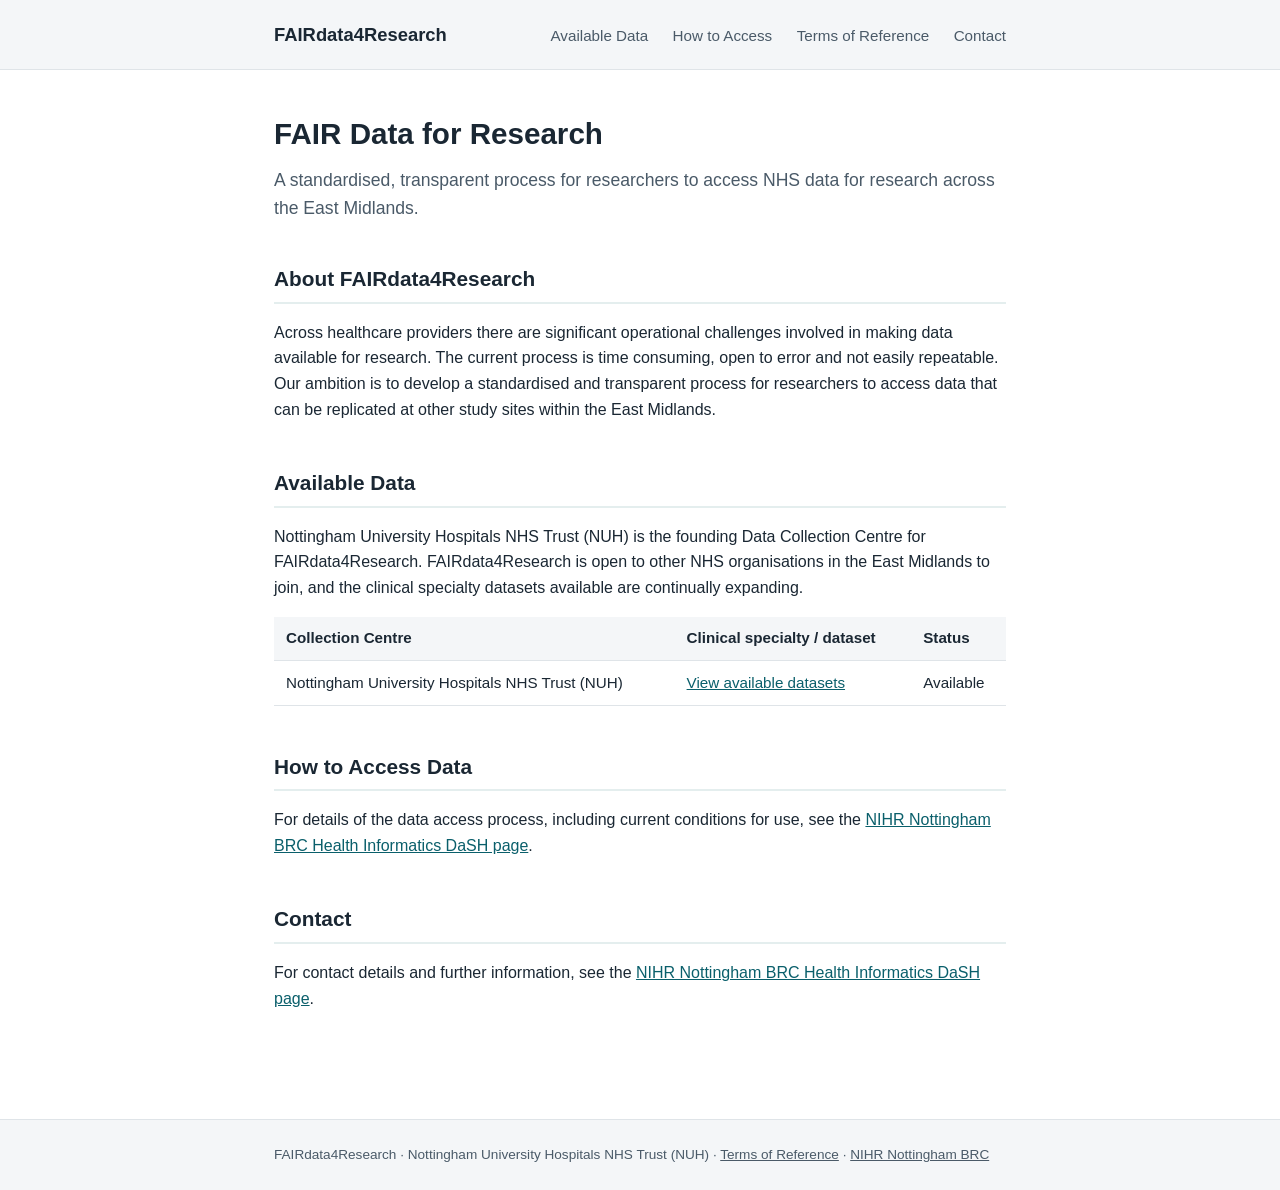
==== index.html @ 8ddc265a "MVP" ====
<!DOCTYPE html>
<html lang="en">

<head>
  <meta charset="UTF-8">
  <meta name="viewport" content="width=device-width, initial-scale=1.0">
  <title>FAIRdata4Research</title>
  <meta name="description"
    content="FAIRdata4Research: a standardised, transparent process for researchers to access NHS data across the East Midlands.">
  <link rel="stylesheet" href="assets/style.css">
</head>

<body>

  <header class="site-header">
    <div class="wrap">
      <a class="title" href="index.html">FAIRdata4Research</a>
      <nav>
        <a href="#datasets">Available Data</a>
        <a href="#access">How to Access</a>
        <a href="terms-of-reference.html">Terms of Reference</a>
        <a href="#contact">Contact</a>
      </nav>
    </div>
  </header>

  <main>

    <div class="hero">
      <h1>FAIR Data for Research</h1>
      <p class="tagline">A standardised, transparent process for researchers to access NHS data for research across the
        East Midlands.</p>
    </div>

    <section id="about">
      <h2>About FAIRdata4Research</h2>
      <p>
        Across healthcare providers there are significant operational challenges involved in making data
        available for research. The current process is time consuming, open to error and not easily
        repeatable. Our ambition is to develop a standardised and transparent process for researchers to
        access data that can be replicated at other study sites within the East Midlands.
      </p>
    </section>

    <section id="datasets">
      <h2>Available Data</h2>
      <p>
        Nottingham University Hospitals NHS Trust (NUH) is the founding Data Collection Centre for
        FAIRdata4Research. FAIRdata4Research is open to other NHS organisations in the East Midlands to
        join, and the clinical specialty datasets available are continually expanding.
      </p>
      <table class="datasets">
        <thead>
          <tr>
            <th>Collection Centre</th>
            <th>Clinical specialty / dataset</th>
            <th>Status</th>
          </tr>
        </thead>
        <tbody>
          <tr>
            <td>Nottingham University Hospitals NHS Trust (NUH)</td>
            <td><a
                href="https://citydataconnector.nottingham.ac.uk/browser/search?searchterm=nottingham%20university%20hospitals&include=dataset"
                target="_blank" rel="noopener">View available datasets</a></td>
            <td>Available</td>
          </tr>
        </tbody>
      </table>
    </section>

    <section id="access">
      <h2>How to Access Data</h2>
      <p>
        For details of the data access process, including current conditions for use, see the
        <a href="https://nottinghambrc.nihr.ac.uk/research/health-informatics/dash" target="_blank" rel="noopener">
          NIHR Nottingham BRC Health Informatics DaSH page</a>.
      </p>
    </section>

    <section id="contact">
      <h2>Contact</h2>
      <p>
        For contact details and further information, see the
        <a href="https://nottinghambrc.nihr.ac.uk/research/health-informatics/dash" target="_blank" rel="noopener">
          NIHR Nottingham BRC Health Informatics DaSH page</a>.
      </p>
    </section>

  </main>

  <footer class="site-footer">
    <div class="wrap">
      FAIRdata4Research &middot; Nottingham University Hospitals NHS Trust (NUH) &middot;
      <a href="terms-of-reference.html">Terms of Reference</a> &middot;
      <a href="https://nottinghambrc.nihr.ac.uk/research/health-informatics/dash" target="_blank" rel="noopener">NIHR
        Nottingham BRC</a>
    </div>
  </footer>

</body>

</html>
---- assets/style.css ----
:root {
  --ink: #1a2733;
  --ink-soft: #4a5a68;
  --bg: #ffffff;
  --bg-alt: #f4f6f8;
  --accent: #0a5f6b;
  --accent-soft: #e4eeee;
  --border: #dfe4e8;
  --max-width: 780px;
}

* {
  box-sizing: border-box;
}

html {
  scroll-behavior: smooth;
}

body {
  margin: 0;
  font-family: -apple-system, BlinkMacSystemFont, "Segoe UI", Helvetica, Arial, sans-serif;
  color: var(--ink);
  background: var(--bg);
  line-height: 1.6;
}

a {
  color: var(--accent);
}

header.site-header {
  border-bottom: 1px solid var(--border);
  background: var(--bg-alt);
}

.site-header .wrap {
  max-width: var(--max-width);
  margin: 0 auto;
  padding: 1.25rem 1.5rem;
  display: flex;
  flex-wrap: wrap;
  align-items: baseline;
  justify-content: space-between;
  gap: 0.5rem;
}

.site-header .title {
  font-size: 1.15rem;
  font-weight: 700;
  color: var(--ink);
  text-decoration: none;
}

.site-header nav a {
  margin-left: 1.25rem;
  font-size: 0.95rem;
  text-decoration: none;
  color: var(--ink-soft);
}

.site-header nav a:hover {
  color: var(--accent);
}

main {
  max-width: var(--max-width);
  margin: 0 auto;
  padding: 2.5rem 1.5rem 4rem;
}

.hero {
  margin-bottom: 2.5rem;
}

.hero h1 {
  font-size: 1.85rem;
  margin: 0 0 0.5rem;
}

.hero p.tagline {
  color: var(--ink-soft);
  font-size: 1.1rem;
  margin: 0;
}

section {
  margin-bottom: 2.75rem;
}

h2 {
  font-size: 1.3rem;
  border-bottom: 2px solid var(--accent-soft);
  padding-bottom: 0.4rem;
  margin-bottom: 1rem;
}

h3 {
  font-size: 1.05rem;
  margin-bottom: 0.4rem;
}

.meta {
  font-size: 0.92rem;
  color: var(--ink-soft);
  background: var(--bg-alt);
  border-left: 3px solid var(--accent);
  padding: 0.75rem 1rem;
  border-radius: 0 4px 4px 0;
}

ol.steps {
  padding-left: 1.25rem;
}

ol.steps li {
  margin-bottom: 0.85rem;
}

table.datasets {
  width: 100%;
  border-collapse: collapse;
  font-size: 0.95rem;
}

table.datasets th,
table.datasets td {
  text-align: left;
  padding: 0.6rem 0.75rem;
  border-bottom: 1px solid var(--border);
}

table.datasets th {
  background: var(--bg-alt);
  font-weight: 600;
}

.placeholder {
  color: var(--ink-soft);
  font-style: italic;
}

.card {
  background: var(--bg-alt);
  border: 1px solid var(--border);
  border-radius: 6px;
  padding: 1.25rem 1.5rem;
}

.button {
  display: inline-block;
  background: var(--accent);
  color: #fff;
  text-decoration: none;
  padding: 0.6rem 1.1rem;
  border-radius: 4px;
  font-weight: 600;
  font-size: 0.95rem;
}

.button:hover {
  background: #084d57;
}

footer.site-footer {
  border-top: 1px solid var(--border);
  background: var(--bg-alt);
}

footer.site-footer .wrap {
  max-width: var(--max-width);
  margin: 0 auto;
  padding: 1.5rem;
  font-size: 0.85rem;
  color: var(--ink-soft);
}

footer.site-footer a {
  color: var(--ink-soft);
}
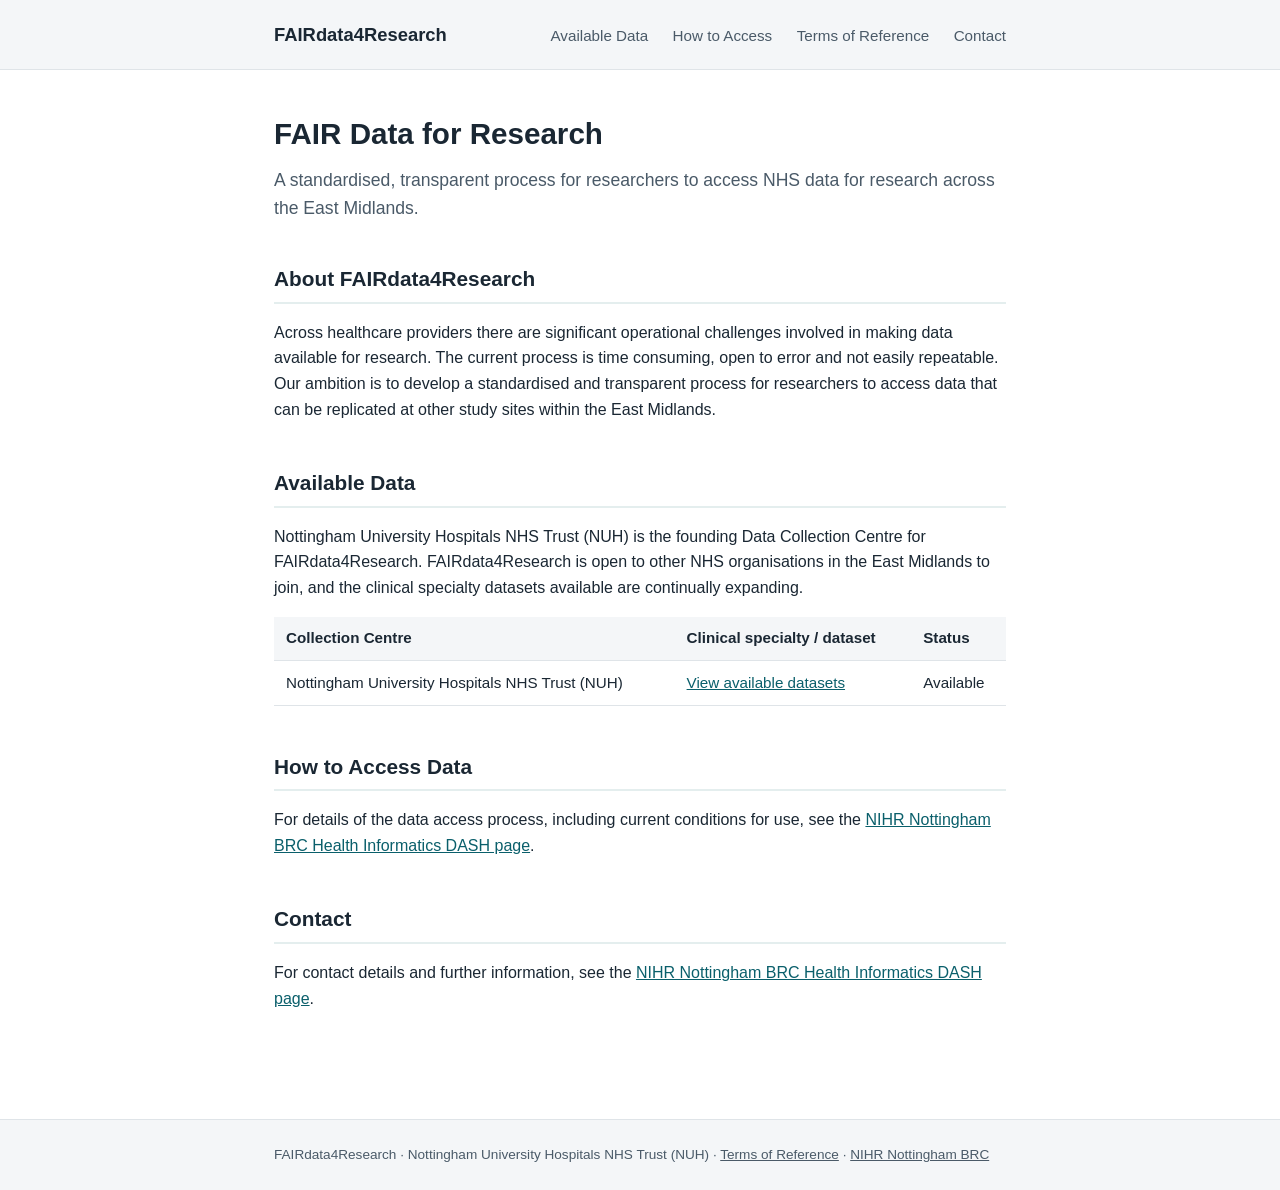
==== commit 7c92339a: "Fix DASH to capitals" ====
--- a/index.html
+++ b/index.html
@@ -74,7 +74,7 @@
       <p>
         For details of the data access process, including current conditions for use, see the
         <a href="https://nottinghambrc.nihr.ac.uk/research/health-informatics/dash" target="_blank" rel="noopener">
-          NIHR Nottingham BRC Health Informatics DaSH page</a>.
+          NIHR Nottingham BRC Health Informatics DASH page</a>.
       </p>
     </section>
 
@@ -83,7 +83,7 @@
       <p>
         For contact details and further information, see the
         <a href="https://nottinghambrc.nihr.ac.uk/research/health-informatics/dash" target="_blank" rel="noopener">
-          NIHR Nottingham BRC Health Informatics DaSH page</a>.
+          NIHR Nottingham BRC Health Informatics DASH page</a>.
       </p>
     </section>
 
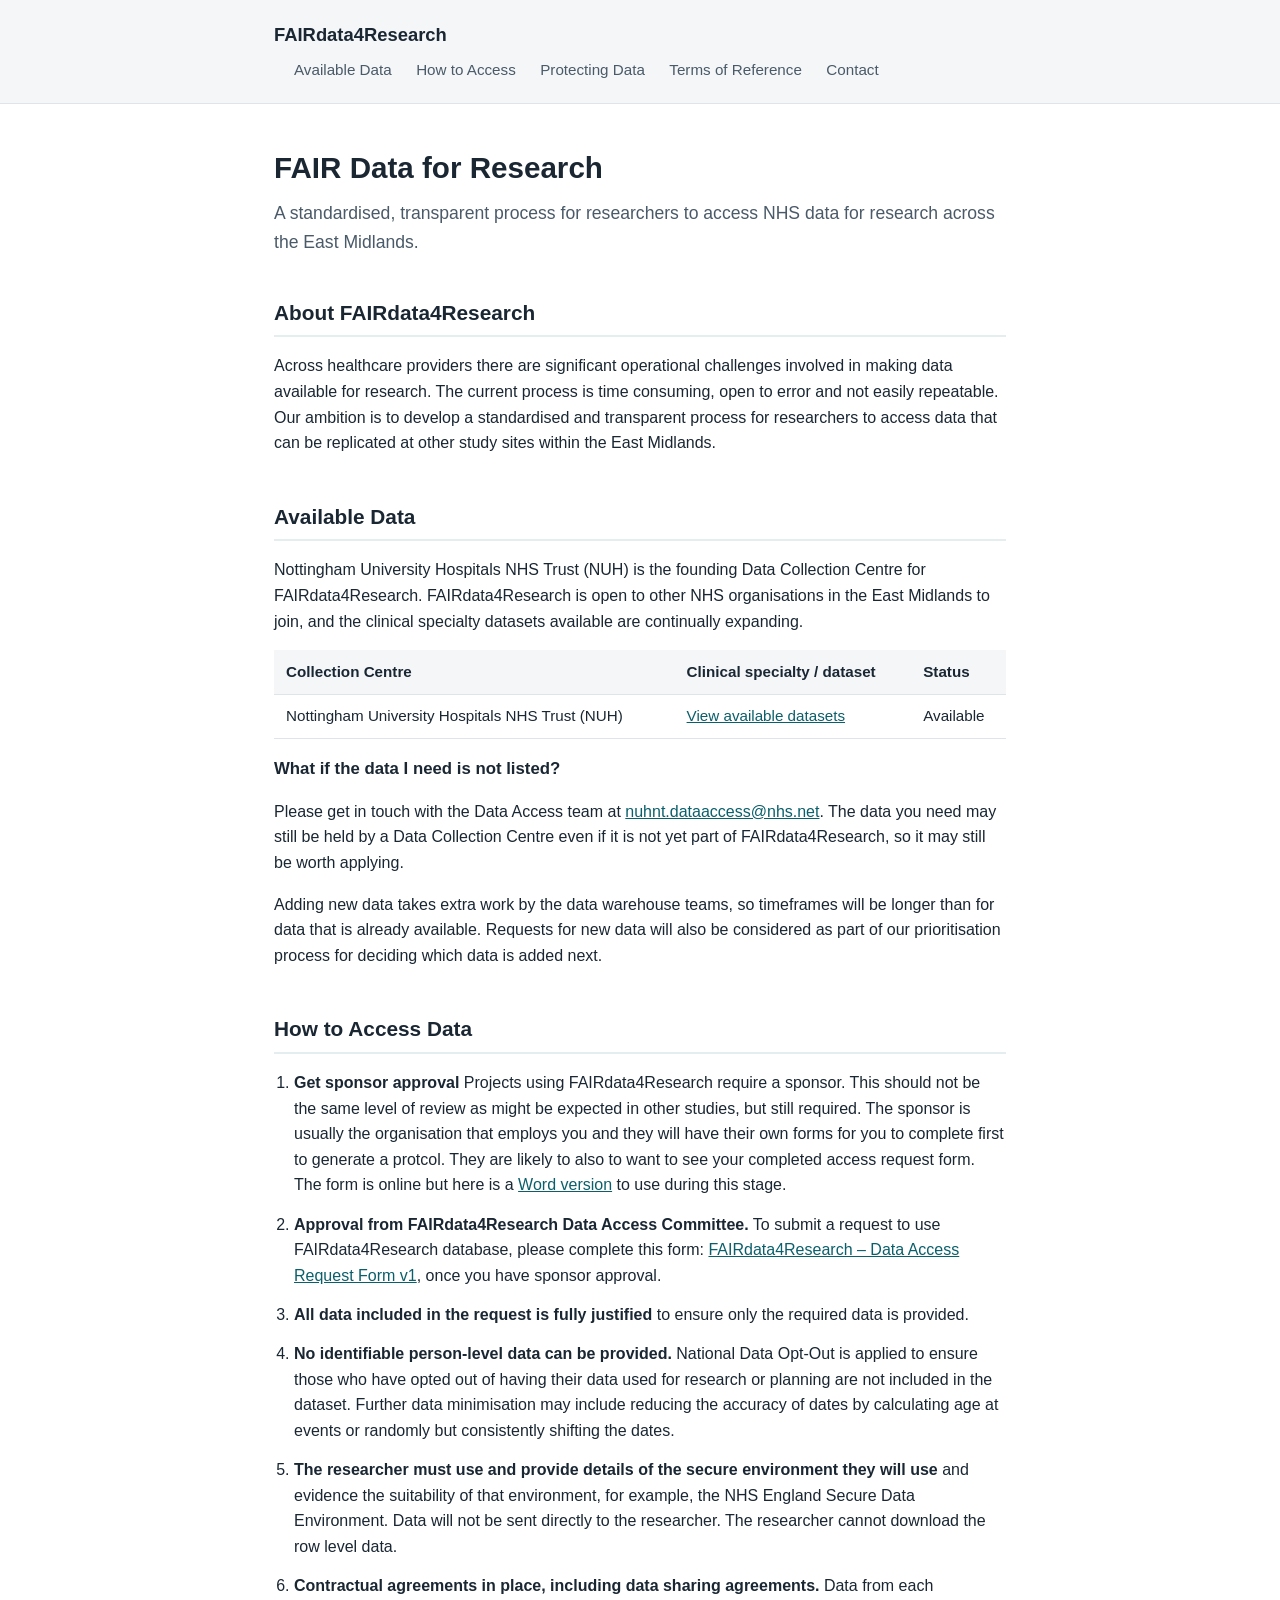
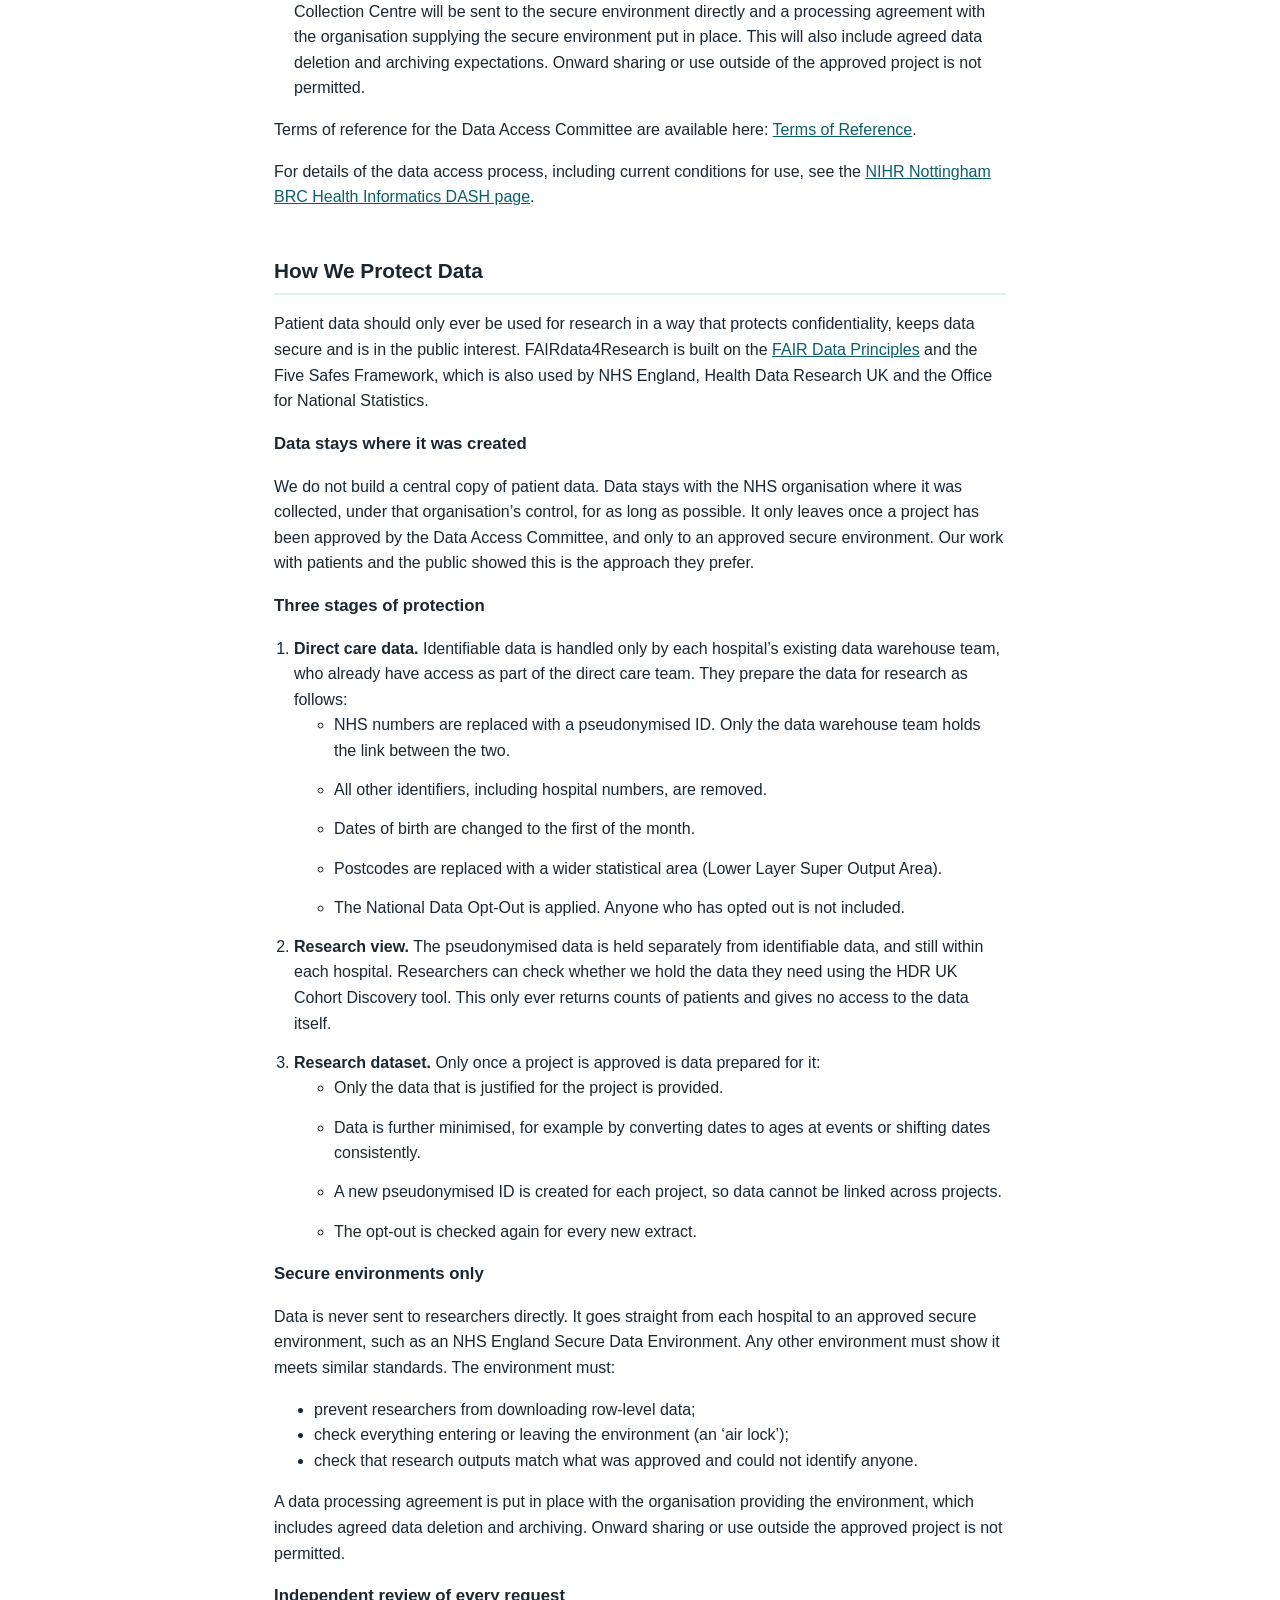
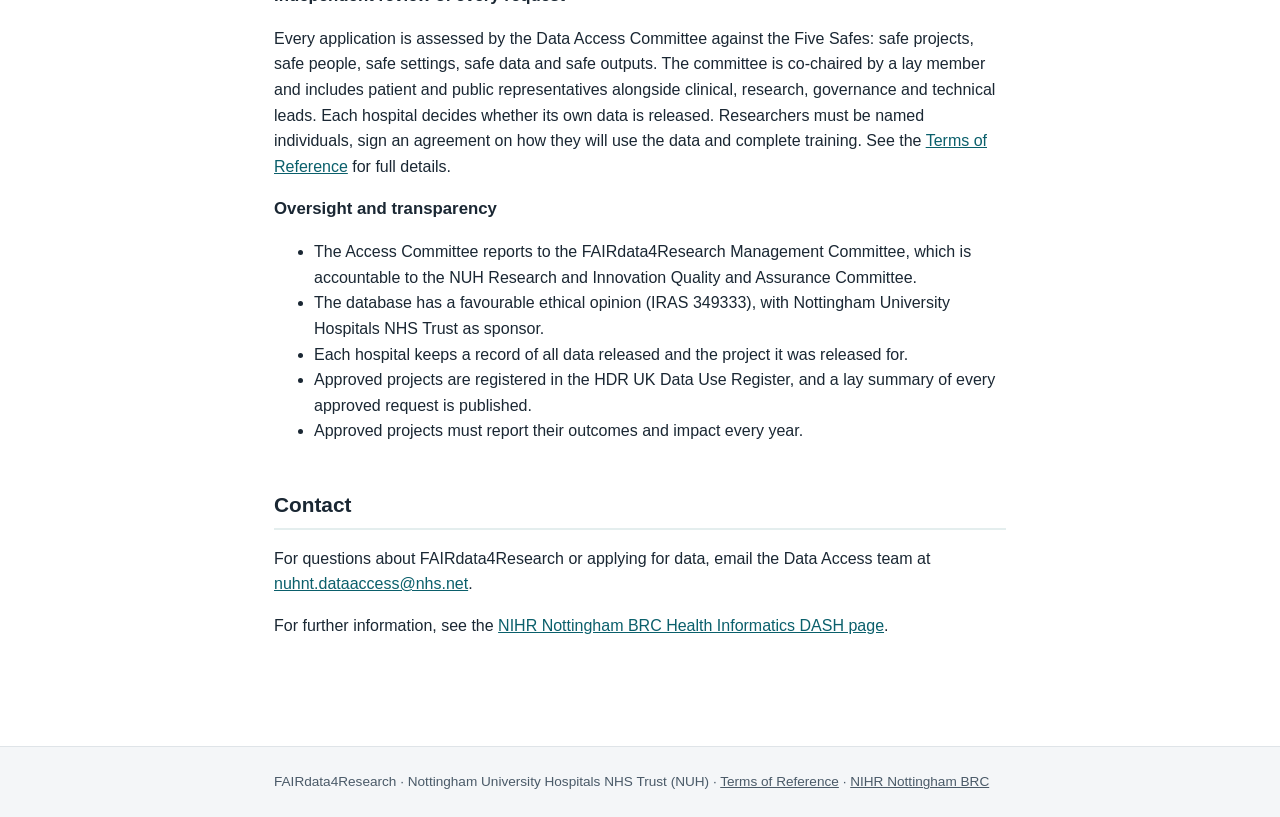
==== commit e17fc949: "changes for new site and moving detail into place" ====
--- a/index.html
+++ b/index.html
@@ -18,6 +18,7 @@
       <nav>
         <a href="#datasets">Available Data</a>
         <a href="#access">How to Access</a>
+        <a href="#protecting-data">Protecting Data</a>
         <a href="terms-of-reference.html">Terms of Reference</a>
         <a href="#contact">Contact</a>
       </nav>
@@ -67,10 +68,67 @@
           </tr>
         </tbody>
       </table>
+
+      <h3>What if the data I need is not listed?</h3>
+      <p>
+        Please get in touch with the Data Access team at
+        <a href="mailto:nuhnt.dataaccess@nhs.net">nuhnt.dataaccess@nhs.net</a>. The data you need may still be held by a Data Collection
+        Centre even if it is not yet part of FAIRdata4Research, so it may still be worth applying.
+      </p>
+      <p>
+        Adding new data takes extra work by the data warehouse teams, so timeframes will be longer than for
+        data that is already available. Requests for new data will also be considered as part of our
+        prioritisation process for deciding which data is added next.
+      </p>
     </section>
 
     <section id="access">
       <h2>How to Access Data</h2>
+      <ol class="steps">
+        <li>
+          <strong>Get sponsor approval</strong>
+          Projects using FAIRdata4Research require a sponsor. This should not be the same level of review as might be 
+          expected in other studies, but still required. The sponsor is usually the organisation that employs you and 
+          they will have their own forms for you to complete first to generate a protcol. 
+          
+          They are likely to also to want to see your completed access request form. The form is online but here is a 
+          <a href="assets/forms/FAIRdata4Research_Data_Access_Request_Form.docx" download>Word version</a>
+          to use during this stage.
+        </li>
+        <li>
+          <strong>Approval from FAIRdata4Research Data Access Committee.</strong>
+          To submit a request to use FAIRdata4Research database, please complete this form:
+          <a href="https://forms.cloud.microsoft/Pages/ResponsePage.aspx?id=slTDN7CF9UeyIge0jXdO46jtUG3iOWROtHKpjg74dG5UNVdYQzVIVEROUlg3TFJRRE5MNTQwWk5WVC4u"
+            target="_blank" rel="noopener">FAIRdata4Research &ndash; Data Access Request Form v1</a>, once you have sponsor approval.
+        </li>
+        <li>
+          <strong>All data included in the request is fully justified</strong> to ensure only the required
+          data is provided.
+        </li>
+        <li>
+          <strong>No identifiable person-level data can be provided.</strong> National Data Opt-Out is applied
+          to ensure those who have opted out of having their data used for research or planning are not
+          included in the dataset. Further data minimisation may include reducing the accuracy of dates by
+          calculating age at events or randomly but consistently shifting the dates.
+        </li>
+        <li>
+          <strong>The researcher must use and provide details of the secure environment they will use</strong>
+          and evidence the suitability of that environment, for example, the NHS England Secure Data
+          Environment. Data will not be sent directly to the researcher. The researcher cannot download the
+          row level data.
+        </li>
+        <li>
+          <strong>Contractual agreements in place, including data sharing agreements.</strong> Data from each
+          Collection Centre will be sent to the secure environment directly and a processing agreement with
+          the organisation supplying the secure environment put in place. This will also include agreed data
+          deletion and archiving expectations. Onward sharing or use outside of the approved project is not
+          permitted.
+        </li>
+      </ol>
+      <p>
+        Terms of reference for the Data Access Committee are available here:
+        <a href="terms-of-reference.html">Terms of Reference</a>.
+      </p>
       <p>
         For details of the data access process, including current conditions for use, see the
         <a href="https://nottinghambrc.nihr.ac.uk/research/health-informatics/dash" target="_blank" rel="noopener">
@@ -78,10 +136,105 @@
       </p>
     </section>
 
+    <section id="protecting-data">
+      <h2>How We Protect Data</h2>
+      <p>
+        Patient data should only ever be used for research in a way that protects confidentiality, keeps
+        data secure and is in the public interest. FAIRdata4Research is built on the
+        <a href="https://www.go-fair.org/fair-principles/" target="_blank" rel="noopener">FAIR Data Principles</a>
+        and the Five Safes Framework, which is also used by NHS England, Health Data Research UK and the
+        Office for National Statistics.
+      </p>
+
+      <h3>Data stays where it was created</h3>
+      <p>
+        We do not build a central copy of patient data. Data stays with the NHS organisation where it was
+        collected, under that organisation&rsquo;s control, for as long as possible. It only leaves once a
+        project has been approved by the Data Access Committee, and only to an approved secure environment.
+        Our work with patients and the public showed this is the approach they prefer.
+      </p>
+
+      <h3>Three stages of protection</h3>
+      <ol class="steps">
+        <li>
+          <strong>Direct care data.</strong> Identifiable data is handled only by each hospital&rsquo;s
+          existing data warehouse team, who already have access as part of the direct care team. They prepare
+          the data for research as follows:
+          <ul>
+            <li>NHS numbers are replaced with a pseudonymised ID. Only the data warehouse team holds the link
+              between the two.</li>
+            <li>All other identifiers, including hospital numbers, are removed.</li>
+            <li>Dates of birth are changed to the first of the month.</li>
+            <li>Postcodes are replaced with a wider statistical area (Lower Layer Super Output Area).</li>
+            <li>The National Data Opt-Out is applied. Anyone who has opted out is not included.</li>
+          </ul>
+        </li>
+        <li>
+          <strong>Research view.</strong> The pseudonymised data is held separately from identifiable data,
+          and still within each hospital. Researchers can check whether we hold the data they need using the
+          HDR UK Cohort Discovery tool. This only ever returns counts of patients and gives no access to the
+          data itself.
+        </li>
+        <li>
+          <strong>Research dataset.</strong> Only once a project is approved is data prepared for it:
+          <ul>
+            <li>Only the data that is justified for the project is provided.</li>
+            <li>Data is further minimised, for example by converting dates to ages at events or shifting
+              dates consistently.</li>
+            <li>A new pseudonymised ID is created for each project, so data cannot be linked across projects.</li>
+            <li>The opt-out is checked again for every new extract.</li>
+          </ul>
+        </li>
+      </ol>
+
+      <h3>Secure environments only</h3>
+      <p>
+        Data is never sent to researchers directly. It goes straight from each hospital to an approved secure
+        environment, such as an NHS England Secure Data Environment. Any other environment must show it meets
+        similar standards. The environment must:
+      </p>
+      <ul>
+        <li>prevent researchers from downloading row-level data;</li>
+        <li>check everything entering or leaving the environment (an &lsquo;air lock&rsquo;);</li>
+        <li>check that research outputs match what was approved and could not identify anyone.</li>
+      </ul>
+      <p>
+        A data processing agreement is put in place with the organisation providing the environment, which
+        includes agreed data deletion and archiving. Onward sharing or use outside the approved project is
+        not permitted.
+      </p>
+
+      <h3>Independent review of every request</h3>
+      <p>
+        Every application is assessed by the Data Access Committee against the Five Safes:
+        safe projects, safe people, safe settings, safe data and safe outputs. The committee is co-chaired by a
+        lay member and includes patient and public representatives alongside clinical, research, governance
+        and technical leads. Each hospital decides whether its own data is released. Researchers must be named
+        individuals, sign an agreement on how they will use the data and complete training. See the
+        <a href="terms-of-reference.html">Terms of Reference</a> for full details.
+      </p>
+
+      <h3>Oversight and transparency</h3>
+      <ul>
+        <li>The Access Committee reports to the FAIRdata4Research Management Committee, which is accountable to
+          the NUH Research and Innovation Quality and Assurance Committee.</li>
+        <li>The database has a favourable ethical opinion (IRAS 349333), with Nottingham University Hospitals
+          NHS Trust as sponsor.</li>
+        <li>Each hospital keeps a record of all data released and the project it was released for.</li>
+        <li>Approved projects are registered in the HDR UK Data Use Register, and a lay summary of every
+          approved request is published.</li>
+        <li>Approved projects must report their outcomes and impact every year.</li>
+      </ul>
+    </section>
+
     <section id="contact">
       <h2>Contact</h2>
       <p>
-        For contact details and further information, see the
+        For questions about FAIRdata4Research or applying for data, email the Data Access team at
+        <a href="mailto:nuhnt.dataaccess@nhs.net">nuhnt.dataaccess@nhs.net</a>.
+      </p>
+      <p>
+        For further information, see the
         <a href="https://nottinghambrc.nihr.ac.uk/research/health-informatics/dash" target="_blank" rel="noopener">
           NIHR Nottingham BRC Health Informatics DASH page</a>.
       </p>
--- a/assets/style.css
+++ b/assets/style.css
@@ -178,3 +178,58 @@
 footer.site-footer a {
   color: var(--ink-soft);
 }
+
+/* Terms of Reference: numbered clauses */
+.tor p,
+.tor h3 {
+  position: relative;
+  padding-left: 3.25rem;
+}
+
+.tor p.l3 {
+  padding-left: 6.5rem;
+}
+
+.tor p.l3 .num {
+  left: 3.25rem;
+}
+
+.tor .num {
+  position: absolute;
+  left: 0;
+  color: var(--ink-soft);
+  font-variant-numeric: tabular-nums;
+}
+
+.tor h2 .num {
+  position: static;
+  margin-right: 0.75rem;
+}
+
+.tor p.indent {
+  padding-left: 3.25rem;
+}
+
+.tor ul.indent {
+  padding-left: 4.5rem;
+}
+
+@media (max-width: 560px) {
+  .tor p,
+  .tor h3,
+  .tor p.indent {
+    padding-left: 2.5rem;
+  }
+
+  .tor p.l3 {
+    padding-left: 5rem;
+  }
+
+  .tor p.l3 .num {
+    left: 2.5rem;
+  }
+
+  .tor ul.indent {
+    padding-left: 3.75rem;
+  }
+}
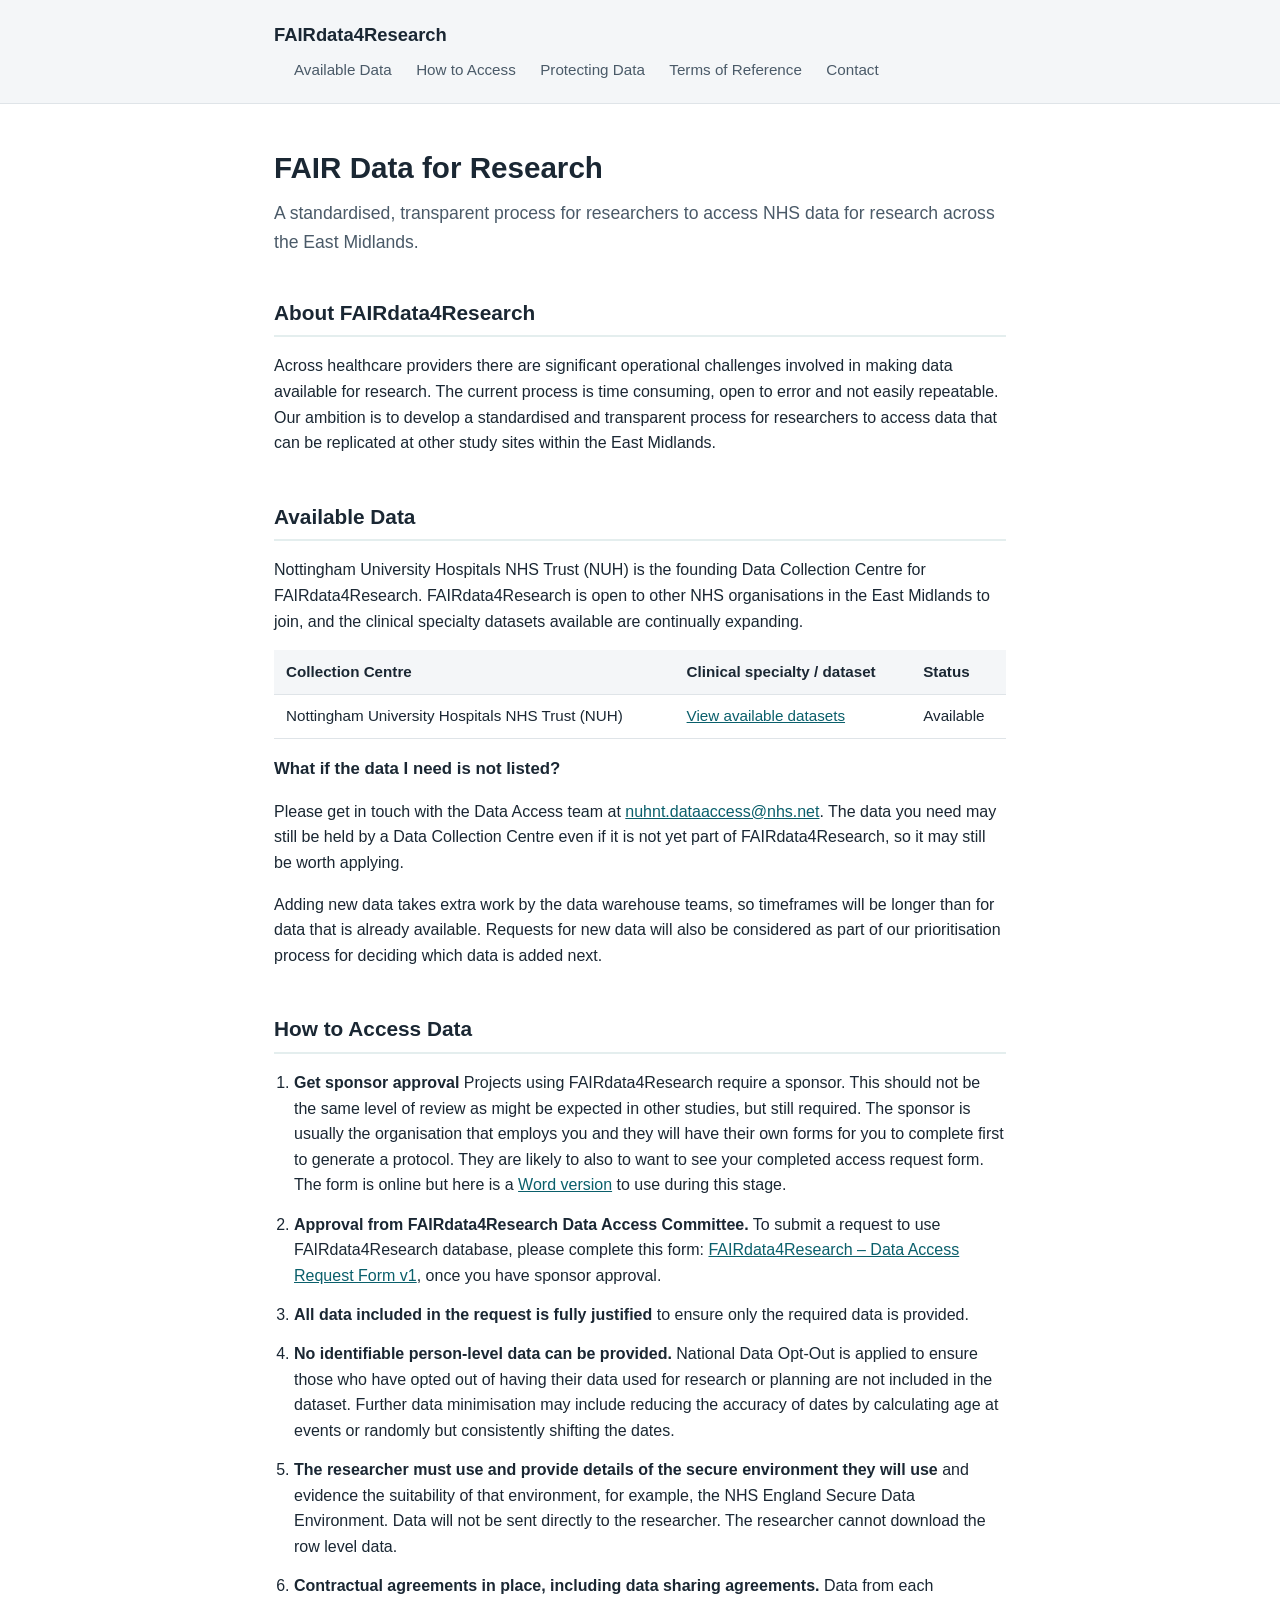
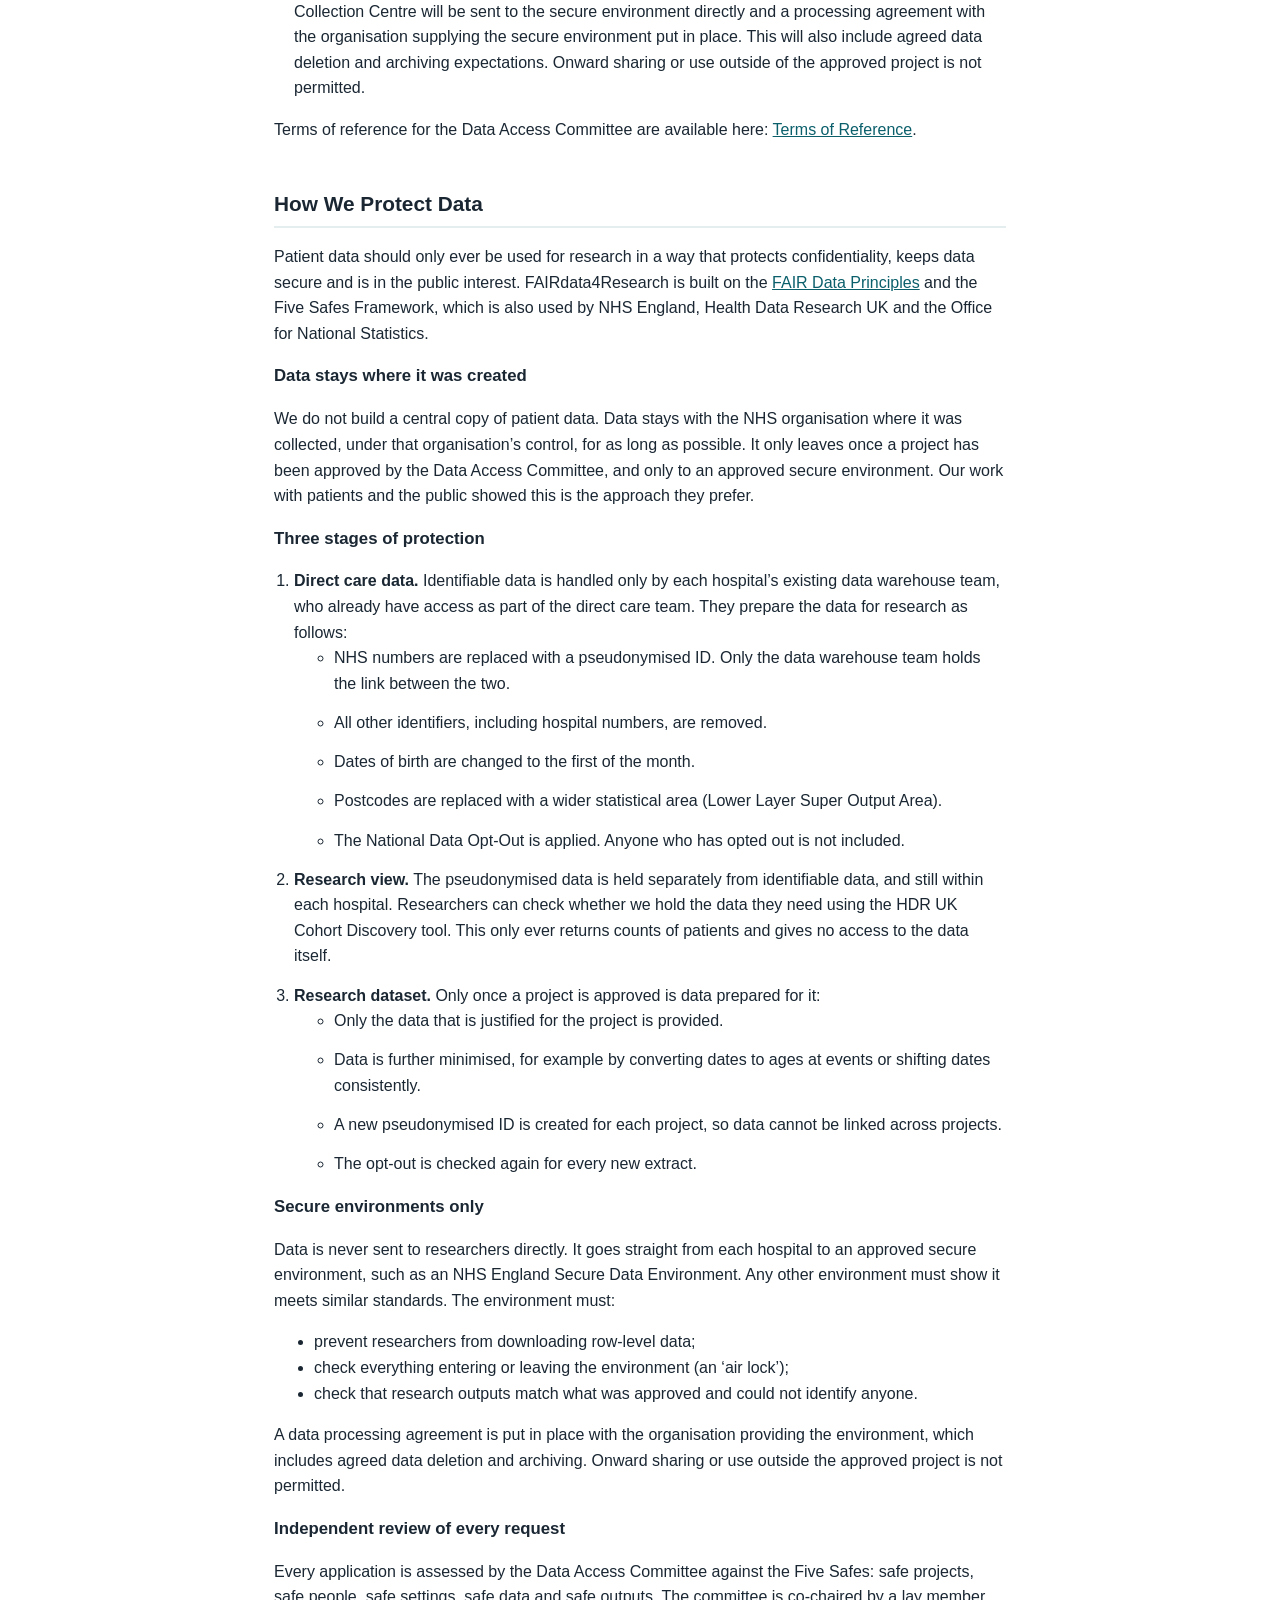
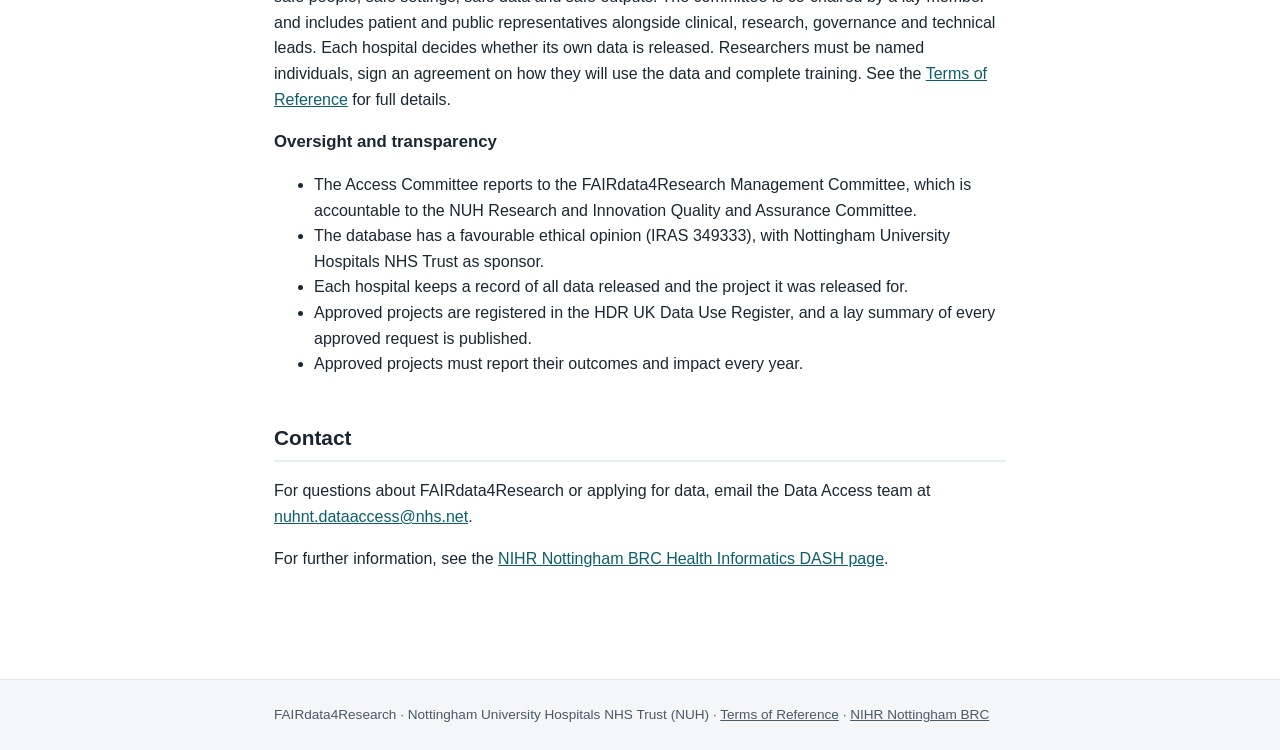
==== commit 31640843: "typo changes" ====
--- a/index.html
+++ b/index.html
@@ -89,7 +89,7 @@
           <strong>Get sponsor approval</strong>
           Projects using FAIRdata4Research require a sponsor. This should not be the same level of review as might be 
           expected in other studies, but still required. The sponsor is usually the organisation that employs you and 
-          they will have their own forms for you to complete first to generate a protcol. 
+          they will have their own forms for you to complete first to generate a protocol. 
           
           They are likely to also to want to see your completed access request form. The form is online but here is a 
           <a href="assets/forms/FAIRdata4Research_Data_Access_Request_Form.docx" download>Word version</a>
@@ -129,11 +129,7 @@
         Terms of reference for the Data Access Committee are available here:
         <a href="terms-of-reference.html">Terms of Reference</a>.
       </p>
-      <p>
-        For details of the data access process, including current conditions for use, see the
-        <a href="https://nottinghambrc.nihr.ac.uk/research/health-informatics/dash" target="_blank" rel="noopener">
-          NIHR Nottingham BRC Health Informatics DASH page</a>.
-      </p>
+     
     </section>
 
     <section id="protecting-data">
